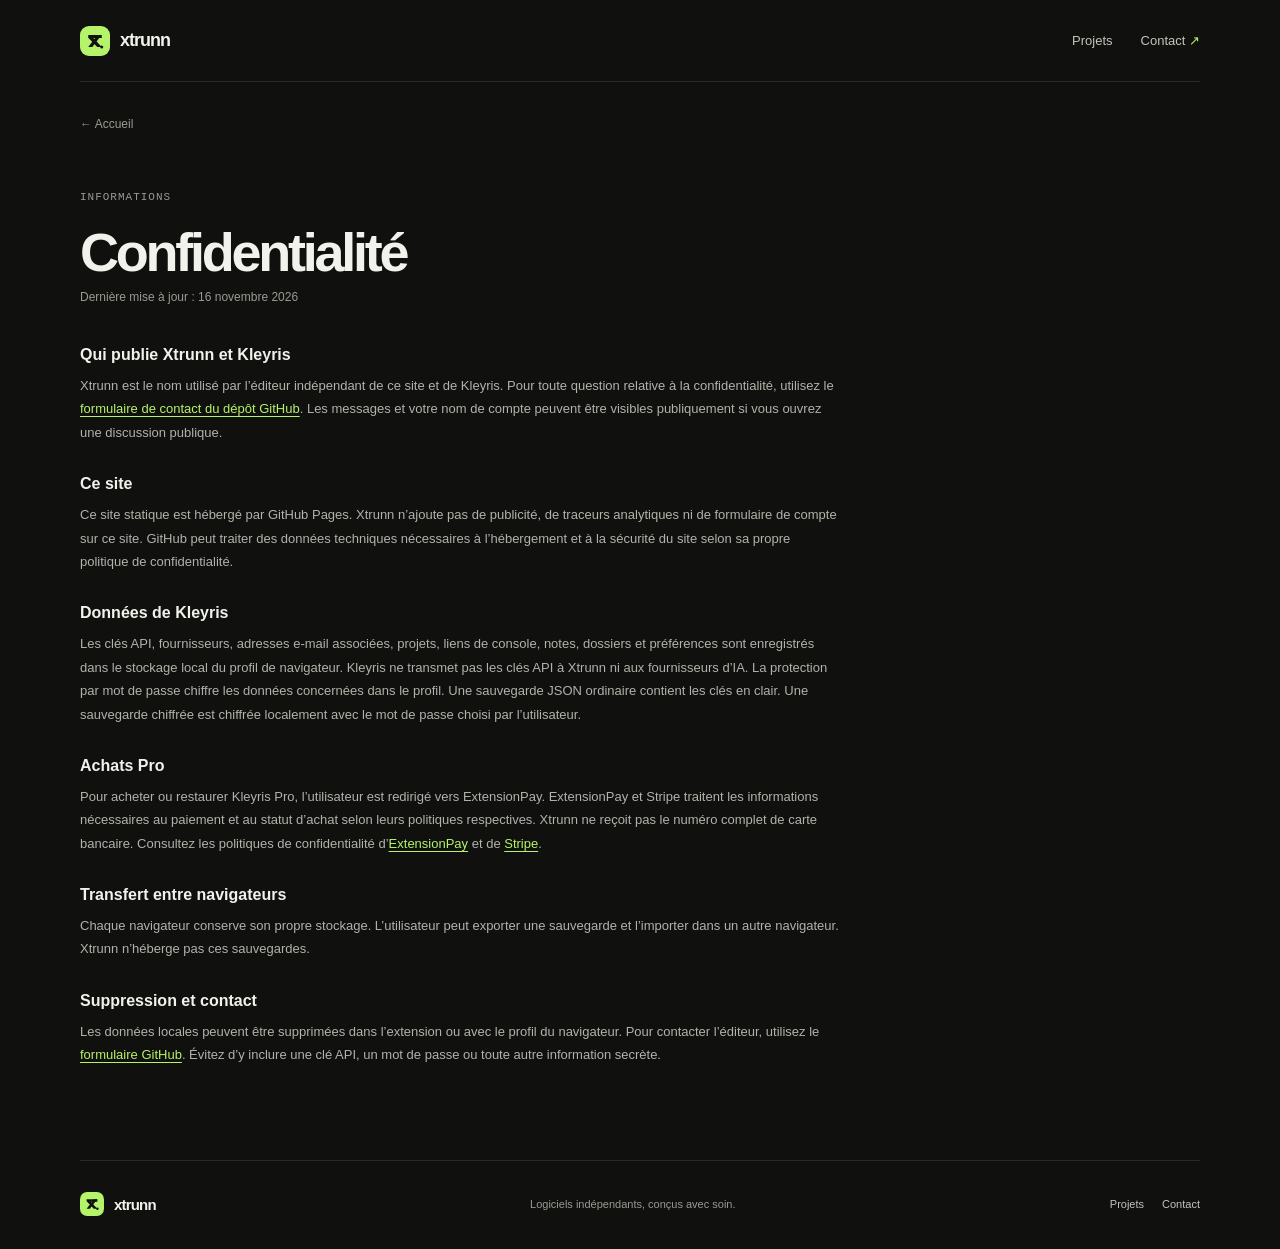
==== privacy.html @ ac37fcc6 "Ajouter le site Xtrunn" ====
<!doctype html>
<html lang="fr">
<head>
  <meta charset="utf-8">
  <meta name="viewport" content="width=device-width, initial-scale=1">
  <meta name="theme-color" content="#10110f">
  <meta name="description" content="Politique de confidentialité du site Xtrunn et de l’extension Kleyris.">
  <title>Confidentialité — Xtrunn</title>
  <link rel="icon" href="assets/mark.svg" type="image/svg+xml">
  <link rel="stylesheet" href="assets/site.css">
</head>
<body>
  <header class="topbar wrap">
    <a class="wordmark" href="./" aria-label="Xtrunn, accueil"><img src="assets/mark.svg" alt="" width="30" height="30"><span>xtrunn</span></a>
    <nav aria-label="Navigation principale"><a href="index.html#projets">Projets</a><a class="nav-contact" href="https://github.com/Xtrunn/xtrunn-site/issues">Contact <span aria-hidden="true">↗</span></a></nav>
  </header>
  <main class="policy wrap">
    <a class="back-link" href="./">← Accueil</a>
    <p class="eyebrow">Informations</p>
    <h1>Confidentialité</h1>
    <p class="policy-date">Dernière mise à jour : 16 novembre 2026</p>
    <div class="policy-copy">
      <h2>Qui publie Xtrunn et Kleyris</h2>
      <p>Xtrunn est le nom utilisé par l’éditeur indépendant de ce site et de Kleyris. Pour toute question relative à la confidentialité, utilisez le <a href="https://github.com/Xtrunn/xtrunn-site/issues">formulaire de contact du dépôt GitHub</a>. Les messages et votre nom de compte peuvent être visibles publiquement si vous ouvrez une discussion publique.</p>
      <h2>Ce site</h2>
      <p>Ce site statique est hébergé par GitHub Pages. Xtrunn n’ajoute pas de publicité, de traceurs analytiques ni de formulaire de compte sur ce site. GitHub peut traiter des données techniques nécessaires à l’hébergement et à la sécurité du site selon sa propre politique de confidentialité.</p>
      <h2>Données de Kleyris</h2>
      <p>Les clés API, fournisseurs, adresses e-mail associées, projets, liens de console, notes, dossiers et préférences sont enregistrés dans le stockage local du profil de navigateur. Kleyris ne transmet pas les clés API à Xtrunn ni aux fournisseurs d’IA. La protection par mot de passe chiffre les données concernées dans le profil. Une sauvegarde JSON ordinaire contient les clés en clair. Une sauvegarde chiffrée est chiffrée localement avec le mot de passe choisi par l’utilisateur.</p>
      <h2>Achats Pro</h2>
      <p>Pour acheter ou restaurer Kleyris Pro, l’utilisateur est redirigé vers ExtensionPay. ExtensionPay et Stripe traitent les informations nécessaires au paiement et au statut d’achat selon leurs politiques respectives. Xtrunn ne reçoit pas le numéro complet de carte bancaire. Consultez les politiques de confidentialité d’<a href="https://extensionpay.com/">ExtensionPay</a> et de <a href="https://stripe.com/privacy">Stripe</a>.</p>
      <h2>Transfert entre navigateurs</h2>
      <p>Chaque navigateur conserve son propre stockage. L’utilisateur peut exporter une sauvegarde et l’importer dans un autre navigateur. Xtrunn n’héberge pas ces sauvegardes.</p>
      <h2>Suppression et contact</h2>
      <p>Les données locales peuvent être supprimées dans l’extension ou avec le profil du navigateur. Pour contacter l’éditeur, utilisez le <a href="https://github.com/Xtrunn/xtrunn-site/issues">formulaire GitHub</a>. Évitez d’y inclure une clé API, un mot de passe ou toute autre information secrète.</p>
    </div>
  </main>
  <footer class="footer wrap"><a class="wordmark footer-mark" href="./"><img src="assets/mark.svg" alt="" width="24" height="24"><span>xtrunn</span></a><span>Logiciels indépendants, conçus avec soin.</span><div><a href="index.html#projets">Projets</a><a href="https://github.com/Xtrunn/xtrunn-site/issues">Contact</a></div></footer>
</body>
</html>
---- assets/site.css ----
:root {
  color-scheme: dark;
  --ink: #f1f2ec;
  --muted: #989b91;
  --line: #292b25;
  --surface: #151713;
  --surface-hi: #1a1d17;
  --acid: #b5f36a;
  --bg: #10110f;
  font-family: "Segoe UI", Arial, sans-serif;
  font-synthesis: none;
  text-rendering: optimizeLegibility;
}
* { box-sizing: border-box; }
html { scroll-behavior: smooth; }
body { margin: 0; background: var(--bg); color: var(--ink); }
a { color: inherit; text-decoration: none; }
a:focus-visible { outline: 2px solid var(--acid); outline-offset: 4px; }
.wrap { width: min(1120px, calc(100% - 48px)); margin-inline: auto; }
.topbar { min-height: 82px; display: flex; align-items: center; justify-content: space-between; border-bottom: 1px solid var(--line); }
.wordmark { display: inline-flex; align-items: center; gap: 10px; font-size: 18px; font-weight: 700; letter-spacing: -.055em; }
.wordmark img { display: block; }
.topbar nav, .footer > div { display: flex; align-items: center; gap: 28px; color: #c2c4bb; font-size: 13px; }
.topbar nav a, .footer a { transition: color .18s ease; }
.topbar nav a:hover, .footer a:hover { color: var(--acid); }
.nav-contact span { color: var(--acid); }
.hero { min-height: 510px; display: grid; grid-template-columns: 1.1fr .9fr; align-items: center; gap: 42px; padding-block: 74px 86px; }
.eyebrow { display: flex; align-items: center; gap: 9px; margin: 0 0 18px; color: var(--muted); font: 11px ui-monospace, Consolas, monospace; letter-spacing: .09em; text-transform: uppercase; }
.status-dot { width: 7px; height: 7px; border-radius: 50%; background: var(--acid); box-shadow: 0 0 14px #b5f36980; }
h1, h2, h3, p { margin-top: 0; }
.hero h1, .product-hero h1 { margin-bottom: 22px; font-size: clamp(44px, 6.2vw, 76px); line-height: .99; letter-spacing: -.065em; font-weight: 600; }
h1 span { color: #85897e; }
.hero-description { max-width: 500px; color: #aeb1a6; font-size: 17px; line-height: 1.7; }
.text-link { display: inline-flex; align-items: center; gap: 12px; margin-top: 16px; color: var(--acid); font-size: 14px; font-weight: 600; }
.text-link span { font-size: 18px; }
.hero-art { position: relative; min-height: 350px; overflow: hidden; border: 1px solid #30342a; border-radius: 10px; background: radial-gradient(ellipse at 48% 49%, #293321 0, #191d16 36%, #131510 72%); }
.art-grid { position: absolute; inset: 0; opacity: .22; background-image: linear-gradient(#7c8c6c33 1px, transparent 1px), linear-gradient(90deg, #7c8c6c33 1px, transparent 1px); background-size: 30px 30px; mask-image: linear-gradient(135deg, transparent 12%, #000 100%); }
.orb { position: absolute; left: 50%; top: 50%; border: 1px solid #b5f36430; border-radius: 50%; transform: translate(-50%, -50%); }
.orb-one { width: 250px; height: 250px; }
.orb-two { width: 184px; height: 184px; border-color: #b5f36655; }
.orb-two::after { content: ""; position: absolute; inset: 34px; border: 1px solid #b5f36666; border-radius: 50%; }
.hero-art::after { content: "X"; position: absolute; inset: 0; display: grid; place-items: center; color: var(--acid); font: 700 86px ui-monospace, Consolas, monospace; text-shadow: 0 0 46px #b5f36954; }
.art-cross { position: absolute; z-index: 1; color: #d7f7b2; font: 17px ui-monospace, Consolas, monospace; }
.cross-one { left: 20%; top: 25%; }.cross-two { right: 19%; bottom: 23%; }
.art-label { position: absolute; bottom: 15px; right: 17px; z-index: 1; color: #8b9083; font: 10px ui-monospace, Consolas, monospace; }
.projects { padding-block: 15px 92px; }
.section-heading { display: flex; justify-content: space-between; align-items: end; margin-bottom: 22px; }
.section-heading .eyebrow { margin-bottom: 9px; }
.section-heading h2 { margin: 0; font-size: 29px; letter-spacing: -.04em; }
.section-count { padding-bottom: 5px; color: var(--muted); font: 11px ui-monospace, Consolas, monospace; }
.project-card { display: grid; grid-template-columns: 84px 1fr 42px; align-items: center; gap: 22px; padding: 25px 28px; border: 1px solid var(--line); border-radius: 9px; background: var(--surface); transition: border-color .2s ease, background .2s ease; }
.project-card:hover { border-color: #586245; background: var(--surface-hi); }
.project-mark { position: relative; display: grid; width: 72px; height: 72px; place-items: center; border: 1px solid #474a3d; border-radius: 16px; background: linear-gradient(140deg,#24271f,#151712); color: var(--acid); font: 600 38px "Segoe UI",Arial,sans-serif; letter-spacing: -.08em; }
.project-mark i { position: absolute; right: 13px; top: 13px; width: 7px; height: 7px; border-radius: 50%; background: var(--acid); box-shadow: 0 0 11px #b5f369aa; }
.project-meta { display: flex; align-items: center; gap: 11px; color: var(--muted); font-size: 11px; }
.pill { padding: 4px 8px; border: 1px solid #353e2b; border-radius: 99px; color: #c4e99b; font-size: 10px; }
.project-info h3 { margin: 10px 0 5px; font-size: 23px; letter-spacing: -.04em; }
.project-info p { max-width: 600px; margin: 0; color: #a4a79d; font-size: 13px; line-height: 1.6; }
.arrow-link { display: grid; width: 38px; height: 38px; place-items: center; border: 1px solid var(--line); border-radius: 50%; color: var(--acid); font-size: 17px; }
.future-note { margin: 18px 0 0; color: #777b71; font-size: 12px; }
.footer { display: flex; align-items: center; justify-content: space-between; min-height: 88px; border-top: 1px solid var(--line); color: var(--muted); font-size: 11px; }
.footer-mark { color: var(--ink); font-size: 15px; }
.footer > div { gap: 18px; font-size: 11px; }
.product-page { min-height: calc(100vh - 170px); }
.back-link { display: inline-block; margin: 35px 0 60px; color: var(--muted); font-size: 12px; }
.back-link:hover { color: var(--acid); }
.product-hero { max-width: 760px; padding-bottom: 70px; }
.product-logo { position: relative; display: grid; width: 64px; height: 64px; place-items: center; margin-bottom: 30px; border: 1px solid #454b39; border-radius: 15px; background: linear-gradient(145deg,#23271e,#141610); color: var(--acid); font-size: 34px; font-weight: 600; }
.product-logo span { position: absolute; top: 11px; right: 11px; width: 7px; height: 7px; border-radius: 50%; background: var(--acid); }
.product-hero h1 { font-size: clamp(48px, 7vw, 82px); }
.coming-soon { display: inline-flex; margin-top: 13px; padding: 9px 12px; border: 1px solid #38412d; border-radius: 5px; color: #c5e6a0; font: 10px ui-monospace, Consolas, monospace; text-transform: uppercase; letter-spacing: .06em; }
.feature-grid { display: grid; grid-template-columns: repeat(3,1fr); gap: 12px; padding-block: 10px 66px; }
.feature-grid article { min-height: 165px; padding: 19px; border: 1px solid var(--line); border-radius: 8px; background: var(--surface); }
.feature-index { color: var(--acid); font: 10px ui-monospace, Consolas, monospace; }
.feature-grid h2 { margin: 23px 0 7px; font-size: 16px; letter-spacing: -.03em; }
.feature-grid p { margin: 0; color: #a4a79d; font-size: 12px; line-height: 1.65; }
.product-details { display: grid; grid-template-columns: 1fr 1fr; gap: 40px; align-items: end; padding-block: 25px 86px; }
.product-details h2 { margin-bottom: 10px; font-size: 26px; letter-spacing: -.04em; }
.product-details p:not(.eyebrow) { max-width: 480px; margin-bottom: 0; color: #a4a79d; font-size: 13px; line-height: 1.7; }
.details-note { justify-self: end; padding: 14px 16px; border: 1px solid var(--line); border-radius: 7px; color: #a4a79d; font-size: 11px; }
.details-note .status-dot { display: inline-block; width: 6px; height: 6px; margin-right: 7px; }
.policy { min-height: calc(100vh - 170px); padding-bottom: 80px; }
.policy .back-link { margin-bottom: 60px; }
.policy h1 { margin-bottom: 7px; font-size: 54px; letter-spacing: -.06em; }
.policy-date { color: var(--muted); font-size: 12px; }
.policy-copy { max-width: 760px; margin-top: 42px; }
.policy-copy h2 { margin: 31px 0 10px; font-size: 16px; }
.policy-copy p { color: #b0b3a9; font-size: 13px; line-height: 1.8; }
.policy-copy a { color: var(--acid); text-decoration: underline; text-underline-offset: 3px; }
@media (max-width: 720px) {
  .wrap { width: min(100% - 36px, 560px); }
  .topbar { min-height: 70px; }
  .topbar nav { gap: 15px; font-size: 11px; }
  .hero { grid-template-columns: 1fr; gap: 34px; padding-block: 68px 66px; }
  .hero-art { min-height: 260px; }
  .projects { padding-bottom: 68px; }
  .project-card { grid-template-columns: 58px 1fr 32px; gap: 14px; padding: 17px 14px; }
  .project-mark { width: 54px; height: 54px; border-radius: 13px; font-size: 29px; }
  .project-mark i { top: 10px; right: 10px; width: 6px; height: 6px; }
  .project-meta { flex-wrap: wrap; gap: 7px; }
  .project-info h3 { margin-top: 8px; font-size: 20px; }
  .project-info p { font-size: 12px; }
  .arrow-link { width: 32px; height: 32px; }
  .footer { flex-wrap: wrap; gap: 11px 20px; padding-block: 18px; }
  .footer > span { order: 3; flex-basis: 100%; }
  .feature-grid { grid-template-columns: 1fr; }
  .feature-grid article { min-height: 130px; }
  .product-details { grid-template-columns: 1fr; gap: 24px; }
  .details-note { justify-self: start; }
  .back-link { margin: 28px 0 44px; }
}
@media (max-width: 390px) {
  .wrap { width: calc(100% - 28px); }
  .topbar nav { gap: 11px; font-size: 10px; }
  .wordmark { gap: 7px; font-size: 16px; }
  .project-card { grid-template-columns: 46px 1fr 28px; gap: 10px; padding-inline: 11px; }
  .project-mark { width: 44px; height: 44px; font-size: 24px; }
  .project-meta { font-size: 9px; }
}
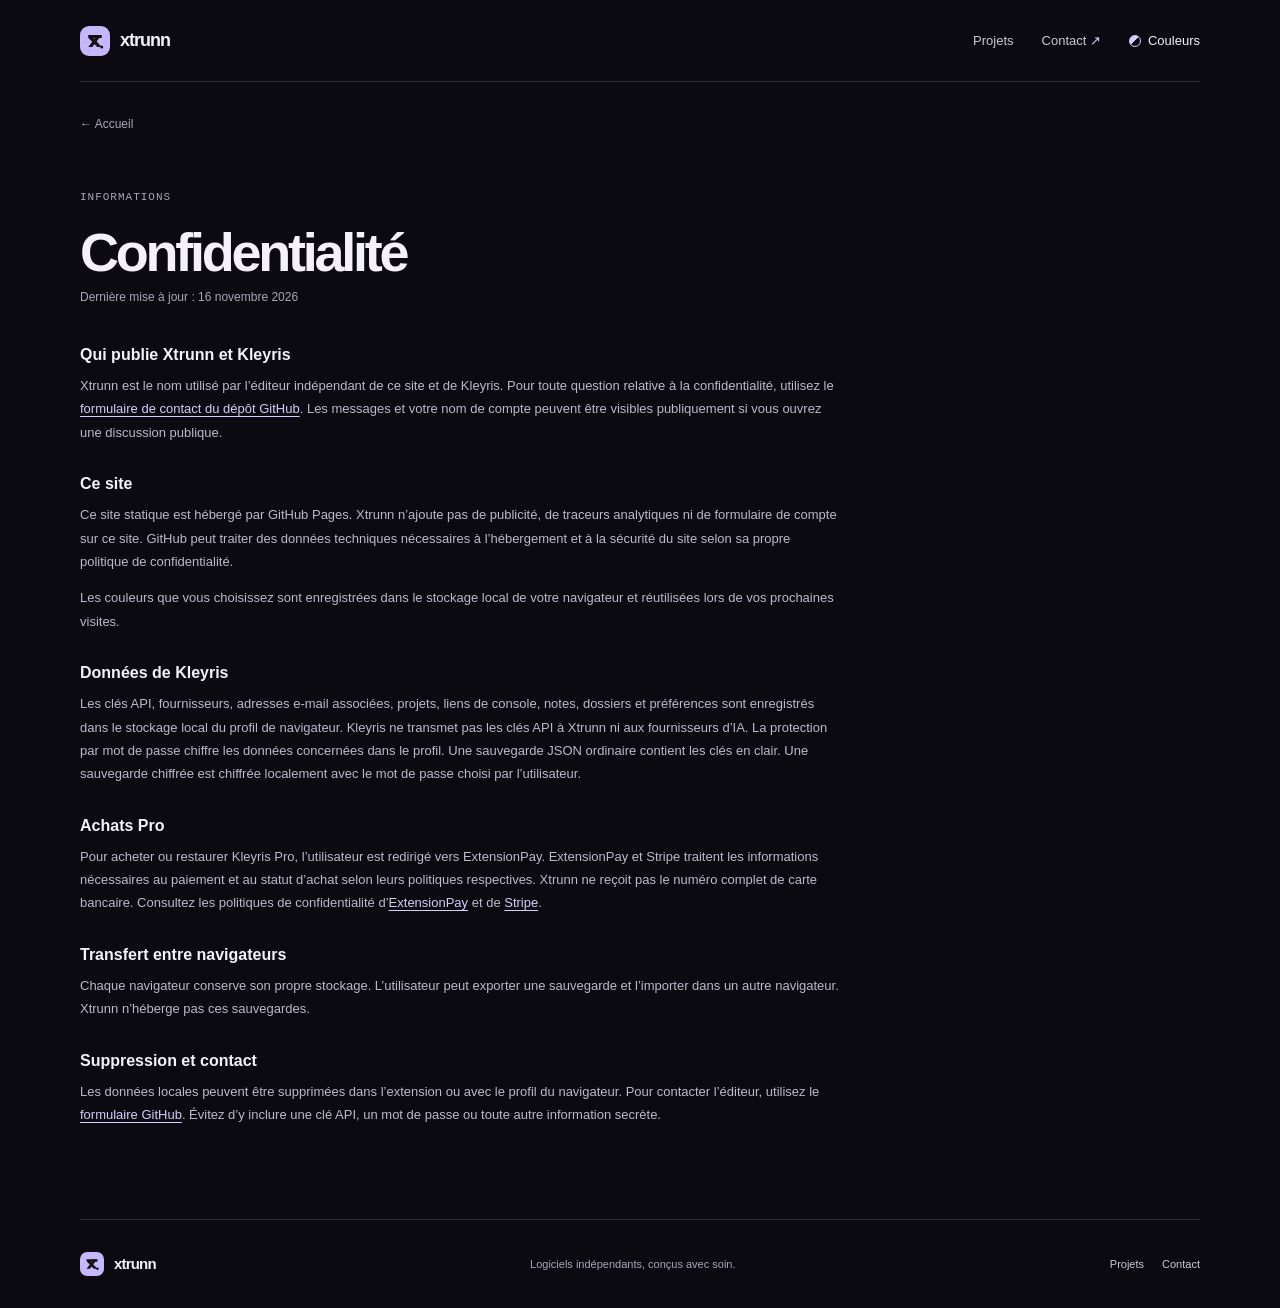
==== commit 9bc3cd7c: "Trou noir" ====
--- a/privacy.html
+++ b/privacy.html
@@ -8,6 +8,7 @@
   <title>Confidentialité — Xtrunn</title>
   <link rel="icon" href="assets/mark.svg" type="image/svg+xml">
   <link rel="stylesheet" href="assets/site.css">
+  <script src="assets/appearance.js" defer></script>
 </head>
 <body>
   <header class="topbar wrap">
@@ -24,6 +25,7 @@
       <p>Xtrunn est le nom utilisé par l’éditeur indépendant de ce site et de Kleyris. Pour toute question relative à la confidentialité, utilisez le <a href="https://github.com/Xtrunn/xtrunn-site/issues">formulaire de contact du dépôt GitHub</a>. Les messages et votre nom de compte peuvent être visibles publiquement si vous ouvrez une discussion publique.</p>
       <h2>Ce site</h2>
       <p>Ce site statique est hébergé par GitHub Pages. Xtrunn n’ajoute pas de publicité, de traceurs analytiques ni de formulaire de compte sur ce site. GitHub peut traiter des données techniques nécessaires à l’hébergement et à la sécurité du site selon sa propre politique de confidentialité.</p>
+      <p>Les couleurs que vous choisissez sont enregistrées dans le stockage local de votre navigateur et réutilisées lors de vos prochaines visites.</p>
       <h2>Données de Kleyris</h2>
       <p>Les clés API, fournisseurs, adresses e-mail associées, projets, liens de console, notes, dossiers et préférences sont enregistrés dans le stockage local du profil de navigateur. Kleyris ne transmet pas les clés API à Xtrunn ni aux fournisseurs d’IA. La protection par mot de passe chiffre les données concernées dans le profil. Une sauvegarde JSON ordinaire contient les clés en clair. Une sauvegarde chiffrée est chiffrée localement avec le mot de passe choisi par l’utilisateur.</p>
       <h2>Achats Pro</h2>
--- a/assets/site.css
+++ b/assets/site.css
@@ -1,12 +1,14 @@
 :root {
   color-scheme: dark;
-  --ink: #f1f2ec;
-  --muted: #989b91;
-  --line: #292b25;
-  --surface: #151713;
-  --surface-hi: #1a1d17;
-  --acid: #b5f36a;
-  --bg: #10110f;
+  --ink: #f4f1fb;
+  --muted: #aaa6b8;
+  --accent-color: #c5b7fb;
+  --hole-color: #a88afe;
+  --acid: color-mix(in srgb, var(--accent-color) 70%, #fff);
+  --bg: #0b0a10;
+  --line: color-mix(in srgb, var(--acid) 17%, var(--bg));
+  --surface: #15131d;
+  --surface-hi: color-mix(in srgb, var(--acid) 8%, var(--surface));
   font-family: "Segoe UI", Arial, sans-serif;
   font-synthesis: none;
   text-rendering: optimizeLegibility;
@@ -20,44 +22,131 @@
 .topbar { min-height: 82px; display: flex; align-items: center; justify-content: space-between; border-bottom: 1px solid var(--line); }
 .wordmark { display: inline-flex; align-items: center; gap: 10px; font-size: 18px; font-weight: 700; letter-spacing: -.055em; }
 .wordmark img { display: block; }
-.topbar nav, .footer > div { display: flex; align-items: center; gap: 28px; color: #c2c4bb; font-size: 13px; }
+.topbar nav, .footer > div { display: flex; align-items: center; gap: 28px; color: #cbc7d6; font-size: 13px; }
 .topbar nav a, .footer a { transition: color .18s ease; }
 .topbar nav a:hover, .footer a:hover { color: var(--acid); }
 .nav-contact span { color: var(--acid); }
 .hero { min-height: 510px; display: grid; grid-template-columns: 1.1fr .9fr; align-items: center; gap: 42px; padding-block: 74px 86px; }
 .eyebrow { display: flex; align-items: center; gap: 9px; margin: 0 0 18px; color: var(--muted); font: 11px ui-monospace, Consolas, monospace; letter-spacing: .09em; text-transform: uppercase; }
-.status-dot { width: 7px; height: 7px; border-radius: 50%; background: var(--acid); box-shadow: 0 0 14px #b5f36980; }
+.status-dot { width: 7px; height: 7px; border-radius: 50%; background: var(--acid); box-shadow: 0 0 14px color-mix(in srgb, var(--acid) 50%, transparent); }
 h1, h2, h3, p { margin-top: 0; }
 .hero h1, .product-hero h1 { margin-bottom: 22px; font-size: clamp(44px, 6.2vw, 76px); line-height: .99; letter-spacing: -.065em; font-weight: 600; }
-h1 span { color: #85897e; }
-.hero-description { max-width: 500px; color: #aeb1a6; font-size: 17px; line-height: 1.7; }
+h1 span { color: var(--acid); }
+.hero-description { max-width: 500px; color: #bdb9cb; font-size: 17px; line-height: 1.7; }
 .text-link { display: inline-flex; align-items: center; gap: 12px; margin-top: 16px; color: var(--acid); font-size: 14px; font-weight: 600; }
 .text-link span { font-size: 18px; }
-.hero-art { position: relative; min-height: 350px; overflow: hidden; border: 1px solid #30342a; border-radius: 10px; background: radial-gradient(ellipse at 48% 49%, #293321 0, #191d16 36%, #131510 72%); }
-.art-grid { position: absolute; inset: 0; opacity: .22; background-image: linear-gradient(#7c8c6c33 1px, transparent 1px), linear-gradient(90deg, #7c8c6c33 1px, transparent 1px); background-size: 30px 30px; mask-image: linear-gradient(135deg, transparent 12%, #000 100%); }
-.orb { position: absolute; left: 50%; top: 50%; border: 1px solid #b5f36430; border-radius: 50%; transform: translate(-50%, -50%); }
-.orb-one { width: 250px; height: 250px; }
-.orb-two { width: 184px; height: 184px; border-color: #b5f36655; }
-.orb-two::after { content: ""; position: absolute; inset: 34px; border: 1px solid #b5f36666; border-radius: 50%; }
-.hero-art::after { content: "X"; position: absolute; inset: 0; display: grid; place-items: center; color: var(--acid); font: 700 86px ui-monospace, Consolas, monospace; text-shadow: 0 0 46px #b5f36954; }
-.art-cross { position: absolute; z-index: 1; color: #d7f7b2; font: 17px ui-monospace, Consolas, monospace; }
-.cross-one { left: 20%; top: 25%; }.cross-two { right: 19%; bottom: 23%; }
-.art-label { position: absolute; bottom: 15px; right: 17px; z-index: 1; color: #8b9083; font: 10px ui-monospace, Consolas, monospace; }
+.space-background {
+  position: fixed;
+  inset: 0;
+  overflow: hidden;
+  z-index: -1;
+  pointer-events: none;
+}
+body { isolation: isolate; }
+.space-background::before {
+  content: "";
+  position: absolute;
+  inset: -12%;
+  background:
+    radial-gradient(ellipse at 76% 34%, color-mix(in srgb, var(--hole-color) 14%, transparent), transparent 45%),
+    radial-gradient(ellipse at 10% 76%, color-mix(in srgb, var(--hole-color) 8%, transparent), transparent 40%);
+  animation: nebula-drift 90s ease-in-out infinite alternate;
+}
+.space-background canvas { position: relative; display: block; width: 100%; height: 100%; }
+@keyframes nebula-drift { to { transform: rotate(5deg) scale(1.08); } }
+.hero { min-height: clamp(530px, 74svh, 760px); gap: 26px; }
+.hero-copy { position: relative; z-index: 1; }
+.hero h1 span { color: var(--acid); }
+.hero-space { display: grid; place-items: center; min-width: 0; pointer-events: none; }
+.black-hole {
+  position: relative;
+  width: min(114%, 505px);
+  aspect-ratio: 1;
+  opacity: .92;
+  --halo: color-mix(in srgb, var(--hole-color) 78%, #fff);
+}
+.bh-disk, .bh-void, .bh-ring { position: absolute; border-radius: 50%; }
+.bh-disk {
+  inset: 0;
+  background: conic-gradient(
+    transparent 0deg, color-mix(in srgb, var(--halo) 78%, transparent) 35deg,
+    transparent 80deg, var(--halo) 130deg, transparent 190deg,
+    color-mix(in srgb, var(--halo) 70%, transparent) 250deg, transparent 310deg
+  );
+  mask-image: radial-gradient(circle closest-side, transparent 58%, #000 70%, transparent 100%);
+  animation: disk-spin 14s linear infinite;
+}
+.bh-void { inset: 17%; background: #08070b; box-shadow: 0 0 14px 5px #08070b; }
+.bh-ring {
+  inset: 16%;
+  border: 1px solid var(--halo);
+  box-shadow: 0 0 15px color-mix(in srgb, var(--halo) 60%, transparent);
+}
+@keyframes disk-spin { to { transform: rotate(360deg); } }
+.text-link { padding: 12px 17px; border: 1px solid var(--line); border-radius: 8px; background: var(--surface); }
+.text-link:hover { border-color: var(--acid); }
+.appearance { position: relative; z-index: 2; }
+.appearance summary {
+  display: flex;
+  align-items: center;
+  gap: 7px;
+  min-height: 32px;
+  cursor: pointer;
+  list-style: none;
+  color: var(--ink);
+}
+.appearance summary::-webkit-details-marker { display: none; }
+.appearance-icon {
+  display: inline-block;
+  flex: 0 0 12px;
+  width: 12px;
+  height: 12px;
+  border-radius: 50%;
+  border: 1px solid var(--acid);
+  background: linear-gradient(135deg, var(--acid) 50%, transparent 50%);
+}
+.appearance-panel {
+  position: absolute;
+  top: calc(100% + 9px);
+  right: 0;
+  width: 254px;
+  max-width: calc(100vw - 28px);
+  padding: 15px;
+  border: 1px solid var(--line);
+  border-radius: 12px;
+  box-shadow: 0 14px 36px #0009;
+  background: var(--surface);
+}
+.appearance-panel fieldset { min-width: 0; margin: 0; padding: 0; border: 0; }
+.appearance-panel fieldset + fieldset { margin-top: 16px; }
+.appearance-panel legend { padding: 0; color: var(--ink); font-size: 12px; }
+.swatches { display: flex; flex-wrap: wrap; gap: 6px; margin: 8px 0; }
+.swatches button {
+  width: 19px;
+  height: 22px;
+  padding: 0;
+  border: 1px solid var(--line);
+  border-radius: 6px;
+  background: var(--swatch);
+  cursor: pointer;
+}
+.swatches button[aria-pressed="true"] { outline: 1px solid var(--ink); outline-offset: 1px; }
+.appearance :focus-visible { outline: 2px solid var(--acid); outline-offset: 3px; }
+.custom-color { display: flex; align-items: center; justify-content: space-between; font-size: 12px; }
+.custom-color input { width: 34px; height: 25px; padding: 1px; border: 1px solid var(--line); background: var(--bg); cursor: pointer; }
 .projects { padding-block: 15px 92px; }
 .section-heading { display: flex; justify-content: space-between; align-items: end; margin-bottom: 22px; }
-.section-heading .eyebrow { margin-bottom: 9px; }
 .section-heading h2 { margin: 0; font-size: 29px; letter-spacing: -.04em; }
-.section-count { padding-bottom: 5px; color: var(--muted); font: 11px ui-monospace, Consolas, monospace; }
 .project-card { display: grid; grid-template-columns: 84px 1fr 42px; align-items: center; gap: 22px; padding: 25px 28px; border: 1px solid var(--line); border-radius: 9px; background: var(--surface); transition: border-color .2s ease, background .2s ease; }
-.project-card:hover { border-color: #586245; background: var(--surface-hi); }
-.project-mark { position: relative; display: grid; width: 72px; height: 72px; place-items: center; border: 1px solid #474a3d; border-radius: 16px; background: linear-gradient(140deg,#24271f,#151712); color: var(--acid); font: 600 38px "Segoe UI",Arial,sans-serif; letter-spacing: -.08em; }
-.project-mark i { position: absolute; right: 13px; top: 13px; width: 7px; height: 7px; border-radius: 50%; background: var(--acid); box-shadow: 0 0 11px #b5f369aa; }
+.project-card:hover { border-color: var(--acid); background: var(--surface-hi); }
+.project-mark { position: relative; display: grid; width: 72px; height: 72px; place-items: center; border: 1px solid var(--line); border-radius: 16px; background: linear-gradient(140deg, var(--surface-hi), var(--surface)); color: var(--acid); font: 600 38px "Segoe UI",Arial,sans-serif; letter-spacing: -.08em; }
+.project-mark i { position: absolute; right: 13px; top: 13px; width: 7px; height: 7px; border-radius: 50%; background: var(--acid); box-shadow: 0 0 11px color-mix(in srgb, var(--acid) 67%, transparent); }
 .project-meta { display: flex; align-items: center; gap: 11px; color: var(--muted); font-size: 11px; }
-.pill { padding: 4px 8px; border: 1px solid #353e2b; border-radius: 99px; color: #c4e99b; font-size: 10px; }
+.pill { padding: 4px 8px; border: 1px solid var(--line); border-radius: 99px; color: var(--acid); font-size: 10px; }
 .project-info h3 { margin: 10px 0 5px; font-size: 23px; letter-spacing: -.04em; }
-.project-info p { max-width: 600px; margin: 0; color: #a4a79d; font-size: 13px; line-height: 1.6; }
+.project-info p { max-width: 600px; margin: 0; color: #b3aec3; font-size: 13px; line-height: 1.6; }
 .arrow-link { display: grid; width: 38px; height: 38px; place-items: center; border: 1px solid var(--line); border-radius: 50%; color: var(--acid); font-size: 17px; }
-.future-note { margin: 18px 0 0; color: #777b71; font-size: 12px; }
+.future-note { margin: 18px 0 0; color: var(--muted); font-size: 12px; }
 .footer { display: flex; align-items: center; justify-content: space-between; min-height: 88px; border-top: 1px solid var(--line); color: var(--muted); font-size: 11px; }
 .footer-mark { color: var(--ink); font-size: 15px; }
 .footer > div { gap: 18px; font-size: 11px; }
@@ -65,19 +154,19 @@
 .back-link { display: inline-block; margin: 35px 0 60px; color: var(--muted); font-size: 12px; }
 .back-link:hover { color: var(--acid); }
 .product-hero { max-width: 760px; padding-bottom: 70px; }
-.product-logo { position: relative; display: grid; width: 64px; height: 64px; place-items: center; margin-bottom: 30px; border: 1px solid #454b39; border-radius: 15px; background: linear-gradient(145deg,#23271e,#141610); color: var(--acid); font-size: 34px; font-weight: 600; }
+.product-logo { position: relative; display: grid; width: 64px; height: 64px; place-items: center; margin-bottom: 30px; border: 1px solid var(--line); border-radius: 15px; background: linear-gradient(145deg, var(--surface-hi), var(--surface)); color: var(--acid); font-size: 34px; font-weight: 600; }
 .product-logo span { position: absolute; top: 11px; right: 11px; width: 7px; height: 7px; border-radius: 50%; background: var(--acid); }
 .product-hero h1 { font-size: clamp(48px, 7vw, 82px); }
-.coming-soon { display: inline-flex; margin-top: 13px; padding: 9px 12px; border: 1px solid #38412d; border-radius: 5px; color: #c5e6a0; font: 10px ui-monospace, Consolas, monospace; text-transform: uppercase; letter-spacing: .06em; }
+.coming-soon { display: inline-flex; margin-top: 13px; padding: 9px 12px; border: 1px solid var(--line); border-radius: 5px; color: var(--acid); font: 10px ui-monospace, Consolas, monospace; text-transform: uppercase; letter-spacing: .06em; }
 .feature-grid { display: grid; grid-template-columns: repeat(3,1fr); gap: 12px; padding-block: 10px 66px; }
 .feature-grid article { min-height: 165px; padding: 19px; border: 1px solid var(--line); border-radius: 8px; background: var(--surface); }
 .feature-index { color: var(--acid); font: 10px ui-monospace, Consolas, monospace; }
 .feature-grid h2 { margin: 23px 0 7px; font-size: 16px; letter-spacing: -.03em; }
-.feature-grid p { margin: 0; color: #a4a79d; font-size: 12px; line-height: 1.65; }
+.feature-grid p { margin: 0; color: #b3aec3; font-size: 12px; line-height: 1.65; }
 .product-details { display: grid; grid-template-columns: 1fr 1fr; gap: 40px; align-items: end; padding-block: 25px 86px; }
 .product-details h2 { margin-bottom: 10px; font-size: 26px; letter-spacing: -.04em; }
-.product-details p:not(.eyebrow) { max-width: 480px; margin-bottom: 0; color: #a4a79d; font-size: 13px; line-height: 1.7; }
-.details-note { justify-self: end; padding: 14px 16px; border: 1px solid var(--line); border-radius: 7px; color: #a4a79d; font-size: 11px; }
+.product-details p:not(.eyebrow) { max-width: 480px; margin-bottom: 0; color: #b3aec3; font-size: 13px; line-height: 1.7; }
+.details-note { justify-self: end; padding: 14px 16px; border: 1px solid var(--line); border-radius: 7px; color: #b3aec3; font-size: 11px; }
 .details-note .status-dot { display: inline-block; width: 6px; height: 6px; margin-right: 7px; }
 .policy { min-height: calc(100vh - 170px); padding-bottom: 80px; }
 .policy .back-link { margin-bottom: 60px; }
@@ -85,14 +174,16 @@
 .policy-date { color: var(--muted); font-size: 12px; }
 .policy-copy { max-width: 760px; margin-top: 42px; }
 .policy-copy h2 { margin: 31px 0 10px; font-size: 16px; }
-.policy-copy p { color: #b0b3a9; font-size: 13px; line-height: 1.8; }
+.policy-copy p { color: #bdb9cb; font-size: 13px; line-height: 1.8; }
 .policy-copy a { color: var(--acid); text-decoration: underline; text-underline-offset: 3px; }
 @media (max-width: 720px) {
   .wrap { width: min(100% - 36px, 560px); }
   .topbar { min-height: 70px; }
   .topbar nav { gap: 15px; font-size: 11px; }
   .hero { grid-template-columns: 1fr; gap: 34px; padding-block: 68px 66px; }
-  .hero-art { min-height: 260px; }
+  .hero { min-height: auto; }
+  .hero-space { width: min(100%, 360px); margin-inline: auto; }
+  .black-hole { width: 100%; }
   .projects { padding-bottom: 68px; }
   .project-card { grid-template-columns: 58px 1fr 32px; gap: 14px; padding: 17px 14px; }
   .project-mark { width: 54px; height: 54px; border-radius: 13px; font-size: 29px; }
@@ -117,3 +208,12 @@
   .project-mark { width: 44px; height: 44px; font-size: 24px; }
   .project-meta { font-size: 9px; }
 }
+
+@media (max-width: 420px) {
+  .appearance summary span:last-child { position: absolute; width: 1px; height: 1px; overflow: hidden; clip-path: inset(50%); }
+  .appearance summary { padding-inline: 6px; }
+}
+@media (prefers-reduced-motion: reduce) {
+  html { scroll-behavior: auto; }
+  .space-background::before, .bh-disk { animation: none; }
+}
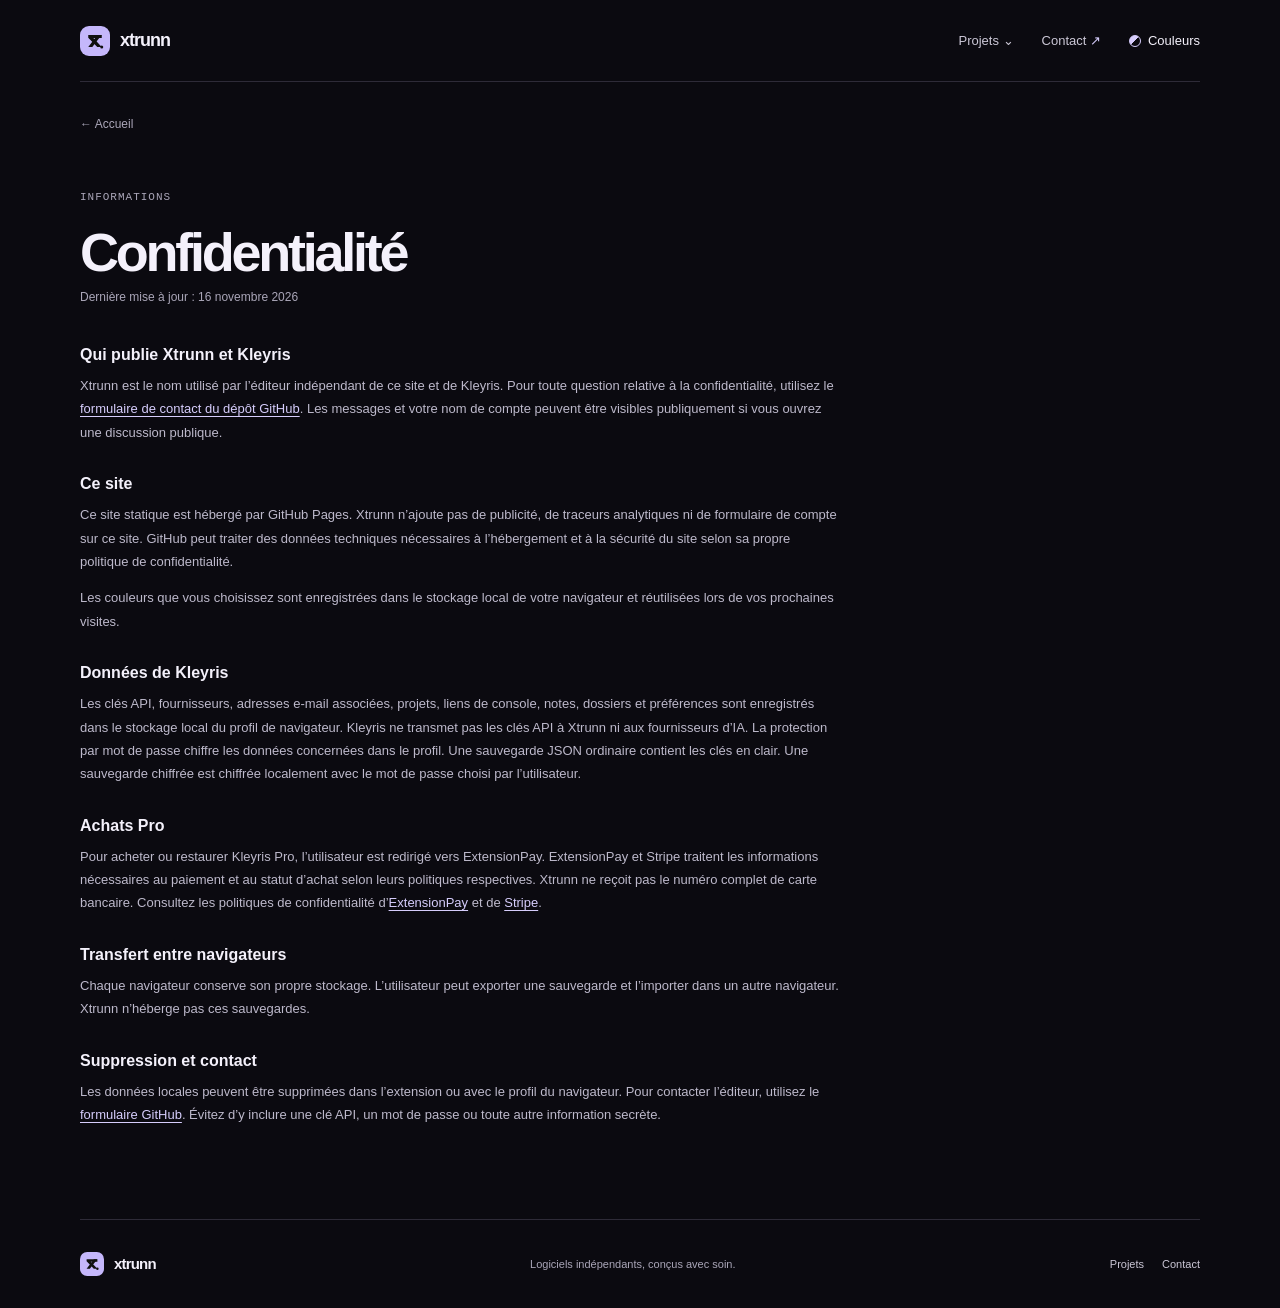
==== commit 66b8b3ed: "Mise à jour" ====
--- a/privacy.html
+++ b/privacy.html
@@ -9,11 +9,18 @@
   <link rel="icon" href="assets/mark.svg" type="image/svg+xml">
   <link rel="stylesheet" href="assets/site.css">
   <script src="assets/appearance.js" defer></script>
+  <script src="assets/portal.js" defer></script>
 </head>
 <body>
   <header class="topbar wrap">
     <a class="wordmark" href="./" aria-label="Xtrunn, accueil"><img src="assets/mark.svg" alt="" width="30" height="30"><span>xtrunn</span></a>
-    <nav aria-label="Navigation principale"><a href="index.html#projets">Projets</a><a class="nav-contact" href="https://github.com/Xtrunn/xtrunn-site/issues">Contact <span aria-hidden="true">↗</span></a></nav>
+    <nav aria-label="Navigation principale"><details class="nav-projects">
+        <summary>Projets <span aria-hidden="true">⌄</span></summary>
+        <div class="nav-projects-panel">
+          <a href="index.html#projets">Voir les projets</a>
+          <a href="proposer.html">Proposer un projet</a>
+        </div>
+      </details><a class="nav-contact" href="https://github.com/Xtrunn/xtrunn-site/issues">Contact <span aria-hidden="true">↗</span></a></nav>
   </header>
   <main class="policy wrap">
     <a class="back-link" href="./">← Accueil</a>
--- a/assets/site.css
+++ b/assets/site.css
@@ -26,15 +26,12 @@
 .topbar nav a, .footer a { transition: color .18s ease; }
 .topbar nav a:hover, .footer a:hover { color: var(--acid); }
 .nav-contact span { color: var(--acid); }
-.hero { min-height: 510px; display: grid; grid-template-columns: 1.1fr .9fr; align-items: center; gap: 42px; padding-block: 74px 86px; }
 .eyebrow { display: flex; align-items: center; gap: 9px; margin: 0 0 18px; color: var(--muted); font: 11px ui-monospace, Consolas, monospace; letter-spacing: .09em; text-transform: uppercase; }
 .status-dot { width: 7px; height: 7px; border-radius: 50%; background: var(--acid); box-shadow: 0 0 14px color-mix(in srgb, var(--acid) 50%, transparent); }
 h1, h2, h3, p { margin-top: 0; }
-.hero h1, .product-hero h1 { margin-bottom: 22px; font-size: clamp(44px, 6.2vw, 76px); line-height: .99; letter-spacing: -.065em; font-weight: 600; }
+.product-hero h1 { margin-bottom: 22px; font-size: clamp(44px, 6.2vw, 76px); line-height: .99; letter-spacing: -.065em; font-weight: 600; }
 h1 span { color: var(--acid); }
 .hero-description { max-width: 500px; color: #bdb9cb; font-size: 17px; line-height: 1.7; }
-.text-link { display: inline-flex; align-items: center; gap: 12px; margin-top: 16px; color: var(--acid); font-size: 14px; font-weight: 600; }
-.text-link span { font-size: 18px; }
 .space-background {
   position: fixed;
   inset: 0;
@@ -54,9 +51,6 @@
 }
 .space-background canvas { position: relative; display: block; width: 100%; height: 100%; }
 @keyframes nebula-drift { to { transform: rotate(5deg) scale(1.08); } }
-.hero { min-height: clamp(530px, 74svh, 760px); gap: 26px; }
-.hero-copy { position: relative; z-index: 1; }
-.hero h1 span { color: var(--acid); }
 .hero-space { display: grid; place-items: center; min-width: 0; pointer-events: none; }
 .black-hole {
   position: relative;
@@ -83,8 +77,6 @@
   box-shadow: 0 0 15px color-mix(in srgb, var(--halo) 60%, transparent);
 }
 @keyframes disk-spin { to { transform: rotate(360deg); } }
-.text-link { padding: 12px 17px; border: 1px solid var(--line); border-radius: 8px; background: var(--surface); }
-.text-link:hover { border-color: var(--acid); }
 .appearance { position: relative; z-index: 2; }
 .appearance summary {
   display: flex;
@@ -134,19 +126,6 @@
 .appearance :focus-visible { outline: 2px solid var(--acid); outline-offset: 3px; }
 .custom-color { display: flex; align-items: center; justify-content: space-between; font-size: 12px; }
 .custom-color input { width: 34px; height: 25px; padding: 1px; border: 1px solid var(--line); background: var(--bg); cursor: pointer; }
-.projects { padding-block: 15px 92px; }
-.section-heading { display: flex; justify-content: space-between; align-items: end; margin-bottom: 22px; }
-.section-heading h2 { margin: 0; font-size: 29px; letter-spacing: -.04em; }
-.project-card { display: grid; grid-template-columns: 84px 1fr 42px; align-items: center; gap: 22px; padding: 25px 28px; border: 1px solid var(--line); border-radius: 9px; background: var(--surface); transition: border-color .2s ease, background .2s ease; }
-.project-card:hover { border-color: var(--acid); background: var(--surface-hi); }
-.project-mark { position: relative; display: grid; width: 72px; height: 72px; place-items: center; border: 1px solid var(--line); border-radius: 16px; background: linear-gradient(140deg, var(--surface-hi), var(--surface)); color: var(--acid); font: 600 38px "Segoe UI",Arial,sans-serif; letter-spacing: -.08em; }
-.project-mark i { position: absolute; right: 13px; top: 13px; width: 7px; height: 7px; border-radius: 50%; background: var(--acid); box-shadow: 0 0 11px color-mix(in srgb, var(--acid) 67%, transparent); }
-.project-meta { display: flex; align-items: center; gap: 11px; color: var(--muted); font-size: 11px; }
-.pill { padding: 4px 8px; border: 1px solid var(--line); border-radius: 99px; color: var(--acid); font-size: 10px; }
-.project-info h3 { margin: 10px 0 5px; font-size: 23px; letter-spacing: -.04em; }
-.project-info p { max-width: 600px; margin: 0; color: #b3aec3; font-size: 13px; line-height: 1.6; }
-.arrow-link { display: grid; width: 38px; height: 38px; place-items: center; border: 1px solid var(--line); border-radius: 50%; color: var(--acid); font-size: 17px; }
-.future-note { margin: 18px 0 0; color: var(--muted); font-size: 12px; }
 .footer { display: flex; align-items: center; justify-content: space-between; min-height: 88px; border-top: 1px solid var(--line); color: var(--muted); font-size: 11px; }
 .footer-mark { color: var(--ink); font-size: 15px; }
 .footer > div { gap: 18px; font-size: 11px; }
@@ -154,20 +133,15 @@
 .back-link { display: inline-block; margin: 35px 0 60px; color: var(--muted); font-size: 12px; }
 .back-link:hover { color: var(--acid); }
 .product-hero { max-width: 760px; padding-bottom: 70px; }
-.product-logo { position: relative; display: grid; width: 64px; height: 64px; place-items: center; margin-bottom: 30px; border: 1px solid var(--line); border-radius: 15px; background: linear-gradient(145deg, var(--surface-hi), var(--surface)); color: var(--acid); font-size: 34px; font-weight: 600; }
-.product-logo span { position: absolute; top: 11px; right: 11px; width: 7px; height: 7px; border-radius: 50%; background: var(--acid); }
 .product-hero h1 { font-size: clamp(48px, 7vw, 82px); }
 .coming-soon { display: inline-flex; margin-top: 13px; padding: 9px 12px; border: 1px solid var(--line); border-radius: 5px; color: var(--acid); font: 10px ui-monospace, Consolas, monospace; text-transform: uppercase; letter-spacing: .06em; }
 .feature-grid { display: grid; grid-template-columns: repeat(3,1fr); gap: 12px; padding-block: 10px 66px; }
 .feature-grid article { min-height: 165px; padding: 19px; border: 1px solid var(--line); border-radius: 8px; background: var(--surface); }
-.feature-index { color: var(--acid); font: 10px ui-monospace, Consolas, monospace; }
 .feature-grid h2 { margin: 23px 0 7px; font-size: 16px; letter-spacing: -.03em; }
 .feature-grid p { margin: 0; color: #b3aec3; font-size: 12px; line-height: 1.65; }
-.product-details { display: grid; grid-template-columns: 1fr 1fr; gap: 40px; align-items: end; padding-block: 25px 86px; }
+.product-details { display: grid; grid-template-columns: 1fr; padding-block: 25px 86px; }
 .product-details h2 { margin-bottom: 10px; font-size: 26px; letter-spacing: -.04em; }
 .product-details p:not(.eyebrow) { max-width: 480px; margin-bottom: 0; color: #b3aec3; font-size: 13px; line-height: 1.7; }
-.details-note { justify-self: end; padding: 14px 16px; border: 1px solid var(--line); border-radius: 7px; color: #b3aec3; font-size: 11px; }
-.details-note .status-dot { display: inline-block; width: 6px; height: 6px; margin-right: 7px; }
 .policy { min-height: calc(100vh - 170px); padding-bottom: 80px; }
 .policy .back-link { margin-bottom: 60px; }
 .policy h1 { margin-bottom: 7px; font-size: 54px; letter-spacing: -.06em; }
@@ -180,33 +154,19 @@
   .wrap { width: min(100% - 36px, 560px); }
   .topbar { min-height: 70px; }
   .topbar nav { gap: 15px; font-size: 11px; }
-  .hero { grid-template-columns: 1fr; gap: 34px; padding-block: 68px 66px; }
-  .hero { min-height: auto; }
   .hero-space { width: min(100%, 360px); margin-inline: auto; }
   .black-hole { width: 100%; }
-  .projects { padding-bottom: 68px; }
-  .project-card { grid-template-columns: 58px 1fr 32px; gap: 14px; padding: 17px 14px; }
-  .project-mark { width: 54px; height: 54px; border-radius: 13px; font-size: 29px; }
-  .project-mark i { top: 10px; right: 10px; width: 6px; height: 6px; }
-  .project-meta { flex-wrap: wrap; gap: 7px; }
-  .project-info h3 { margin-top: 8px; font-size: 20px; }
-  .project-info p { font-size: 12px; }
-  .arrow-link { width: 32px; height: 32px; }
   .footer { flex-wrap: wrap; gap: 11px 20px; padding-block: 18px; }
   .footer > span { order: 3; flex-basis: 100%; }
   .feature-grid { grid-template-columns: 1fr; }
   .feature-grid article { min-height: 130px; }
   .product-details { grid-template-columns: 1fr; gap: 24px; }
-  .details-note { justify-self: start; }
   .back-link { margin: 28px 0 44px; }
 }
 @media (max-width: 390px) {
   .wrap { width: calc(100% - 28px); }
   .topbar nav { gap: 11px; font-size: 10px; }
   .wordmark { gap: 7px; font-size: 16px; }
-  .project-card { grid-template-columns: 46px 1fr 28px; gap: 10px; padding-inline: 11px; }
-  .project-mark { width: 44px; height: 44px; font-size: 24px; }
-  .project-meta { font-size: 9px; }
 }
 
 @media (max-width: 420px) {
@@ -217,3 +177,139 @@
   html { scroll-behavior: auto; }
   .space-background::before, .bh-disk { animation: none; }
 }
+
+.catalog { min-height: calc(100svh - 170px); padding-block: clamp(42px, 8vw, 100px) 90px; }
+.catalog-heading { position: relative; z-index: 1; }
+.product-summary { line-height: 1.5; }
+.project-grid { display: grid; grid-template-columns: repeat(auto-fill, minmax(min(100%, 190px), 1fr)); gap: 16px; position: relative; z-index: 1; }
+.catalog-card {
+  display: block;
+  overflow: hidden;
+  border: 1px solid var(--line);
+  border-radius: 14px;
+  background: var(--surface);
+  transition: transform .2s ease, border-color .2s ease, background .2s ease;
+}
+.catalog-card:hover, .catalog-card:focus-visible { transform: translateY(-5px); border-color: var(--project-color); background: var(--surface-hi); }
+.card-art {
+  display: grid;
+  place-items: center;
+  height: clamp(128px, 18vw, 172px);
+  background:
+    radial-gradient(ellipse at 50% 48%, color-mix(in srgb, var(--project-color) 42%, transparent), transparent 72%),
+    linear-gradient(140deg, color-mix(in srgb, var(--project-color) 19%, var(--bg)), var(--bg));
+}
+.card-art img, .product-icon { display: block; object-fit: contain; filter: drop-shadow(0 12px 16px #0008); }
+.card-art img { width: clamp(65px, 11vw, 112px); height: auto; }
+.card-copy { padding: 15px 15px 17px; }
+.card-title { display: flex; align-items: baseline; justify-content: space-between; gap: 8px; }
+.card-title :is(h2, h4) { margin: 0; font-size: clamp(16px, 3vw, 22px); letter-spacing: -.025em; overflow-wrap: anywhere; }
+.card-title span { color: var(--accent-color); }
+.card-copy p { margin: 5px 0 14px; font-size: 12px; color: var(--muted); }
+.card-badge { display: inline-block; padding: 4px 7px; border: 1px solid var(--line); border-radius: 5px; font-size: 11px; color: var(--ink); }
+.product-icon { margin-bottom: 26px; max-width: 100%; }
+.product-summary { margin: -8px 0 16px; font-size: clamp(20px, 4vw, 28px); color: var(--ink); }
+.download-actions { display: flex; flex-wrap: wrap; gap: 10px; margin-top: 22px; }
+.download-button { padding: 12px 16px; border: 1px solid var(--acid); border-radius: 8px; color: var(--acid); font-weight: 600; font-size: 14px; }
+.download-button:hover { background: var(--surface-hi); }
+
+@media (max-width: 720px) {
+  .catalog { position: relative; padding-bottom: 65px; }
+  .project-grid { grid-template-columns: repeat(2, minmax(0, 1fr)); gap: 12px; }
+  .card-copy { padding: 12px; }
+}
+@media (prefers-reduced-motion: reduce) {
+  .catalog-card { transition: none; }
+  .catalog-card:hover, .catalog-card:focus-visible { transform: none; }
+}
+
+.approach-screen { position: relative; z-index: 1; }
+.portal-scene {
+  position: fixed;
+  inset: 0;
+  width: 100%;
+  margin: 0;
+  overflow: hidden;
+  pointer-events: none;
+}
+.portal-scene .black-hole { width: min(max(62vh, 62vw), 1100px); }
+.catalog-page .black-hole { --halo: color-mix(in srgb, var(--hole-color) 76%, #fff); }
+.catalog-page .bh-void { background: #08070b; }
+.home-intro { display: grid; justify-items: start; padding-block: clamp(40px, 6svh, 76px) clamp(35px, 7svh, 85px); }
+.home-intro h1 { margin: 0 0 22px; font-size: clamp(42px, 6.2vw, 76px); line-height: .99; letter-spacing: -.065em; font-weight: 600; }
+.home-intro .hero-description { margin-bottom: 18px; }
+.text-link { display: inline-flex; gap: 12px; align-items: center; padding: 12px 17px; border: 1px solid var(--line); border-radius: 8px; background: var(--surface); color: var(--acid); font-weight: 600; font-size: 14px; }
+.text-link:hover { border-color: var(--acid); }
+.catalog { min-height: 0; padding-block: 12px 90px; scroll-margin-top: 25px; }
+.catalog-heading h2 { margin: 0 0 16px; font-size: clamp(22px, 3vw, 28px); letter-spacing: -.035em; }
+.catalog-group h3 { margin: 0 0 12px; color: var(--muted); font-size: 14px; font-weight: 600; }
+.catalog-group + .catalog-group { margin-top: 30px; }
+.catalog-group[hidden] + .catalog-group { margin-top: 0; }
+.catalog-filters { display: flex; flex-wrap: wrap; gap: 8px; margin-bottom: 20px; }
+.catalog-filters[hidden] { display: none; }
+.catalog-filters button {
+  padding: 7px 12px;
+  border: 1px solid var(--line);
+  border-radius: 7px;
+  background: var(--surface);
+  color: var(--ink);
+  font: inherit;
+  font-size: 13px;
+  cursor: pointer;
+}
+.catalog-filters button:is(:hover, :focus-visible, [aria-pressed="true"]) { border-color: var(--acid); color: var(--acid); }
+.project-grid { grid-template-columns: repeat(auto-fill, minmax(min(100%, 180px), 220px)); }
+.project-page { background: #08070b; }
+.project-page .product-page { animation: emerge .65s cubic-bezier(.2,.8,.3,1) both; }
+@keyframes emerge { from { opacity: 0; transform: scale(.96); } to { opacity: 1; transform: scale(1); } }
+.nav-projects { position: relative; z-index: 3; }
+.nav-projects summary { cursor: pointer; list-style: none; white-space: nowrap; }
+.nav-projects summary::-webkit-details-marker { display: none; }
+.nav-projects summary:hover { color: var(--acid); }
+.nav-projects-panel { position: absolute; top: calc(100% + 12px); left: 0; display: grid; gap: 2px; min-width: 155px; padding: 5px; background: var(--surface); border: 1px solid var(--line); border-radius: 8px; box-shadow: 0 8px 24px #0008; }
+.nav-projects-panel a { padding: 9px; border-radius: 5px; }
+.nav-projects-panel a:hover { background: var(--surface-hi); }
+@media (max-width: 720px) {
+  .portal-scene .black-hole { width: max(71vw, 57svh); }
+  .home-intro { padding-block: 40px 36px; }
+  .project-grid { grid-template-columns: repeat(2, minmax(0, 1fr)); }
+}
+@media (prefers-reduced-motion: reduce) {
+  .project-page .product-page { animation: none; }
+}
+
+.submission { padding-bottom: 75px; }
+.submission .back-link { margin-bottom: 30px; }
+.submission h1 { margin: 0 0 14px; font-size: clamp(39px, 6vw, 65px); letter-spacing: -.055em; line-height: 1.05; }
+.submission > p { max-width: 650px; color: var(--muted); line-height: 1.65; }
+.submission-layout { display: grid; grid-template-columns: minmax(0, 1fr) 225px; gap: 30px; max-width: 1000px; margin-top: 30px; }
+.submission form { min-width: 0; }
+.submission fieldset { min-width: 0; margin: 0 0 18px; padding: 18px; border: 1px solid var(--line); border-radius: 12px; background: var(--surface); }
+.submission legend { padding: 0 6px; font-weight: 600; }
+.submission legend span, .submission label span { color: var(--muted); font-weight: 400; }
+.form-columns, .submission-row { display: grid; grid-template-columns: repeat(2, minmax(0, 1fr)); gap: 0 14px; }
+.submission label { display: grid; gap: 6px; margin-bottom: 13px; font-size: 13px; }
+.submission :is(input, select, textarea) { width: 100%; min-width: 0; padding: 9px; color: var(--ink); font: inherit; background: var(--bg); border: 1px solid var(--line); border-radius: 7px; }
+.submission input[type="color"] { min-height: 38px; padding: 5px; }
+.submission textarea { resize: vertical; }
+.submission button { font-family: inherit; cursor: pointer; }
+.submission :focus-visible, .nav-projects summary:focus-visible { outline: 2px solid var(--acid); outline-offset: 3px; }
+.form-secondary { padding: 9px 12px; color: var(--ink); background: var(--surface-hi); border: 1px solid var(--line); border-radius: 7px; }
+.submission-row { margin-bottom: 12px; padding: 12px; border: 1px solid var(--line); border-radius: 7px; }
+.submission-row button { grid-column: 1 / -1; justify-self: end; }
+.submission-actions { display: flex; flex-wrap: wrap; gap: 10px; }
+#submission-status { margin-top: 12px; font-size: 13px; line-height: 1.6; color: var(--muted); }
+.submission-preview { align-self: start; position: sticky; top: 20px; }
+.submission-preview > h2 { font-size: 15px; }
+.preview-card { --project-color: #a996f5; }
+.preview-card:hover { transform: none; }
+.preview-card [hidden] { display: none; }
+#preview-placeholder { color: var(--ink); font-size: 38px; }
+#preview-summary { margin-top: 12px; color: var(--muted); font-size: 13px; overflow-wrap: anywhere; }
+@media (max-width: 700px) {
+  .submission-layout { display: flex; flex-direction: column; }
+  .submission-preview { order: -1; position: static; width: min(100%, 225px); }
+}
+@media (max-width: 450px) {
+  .form-columns, .submission-row { grid-template-columns: 1fr; }
+}
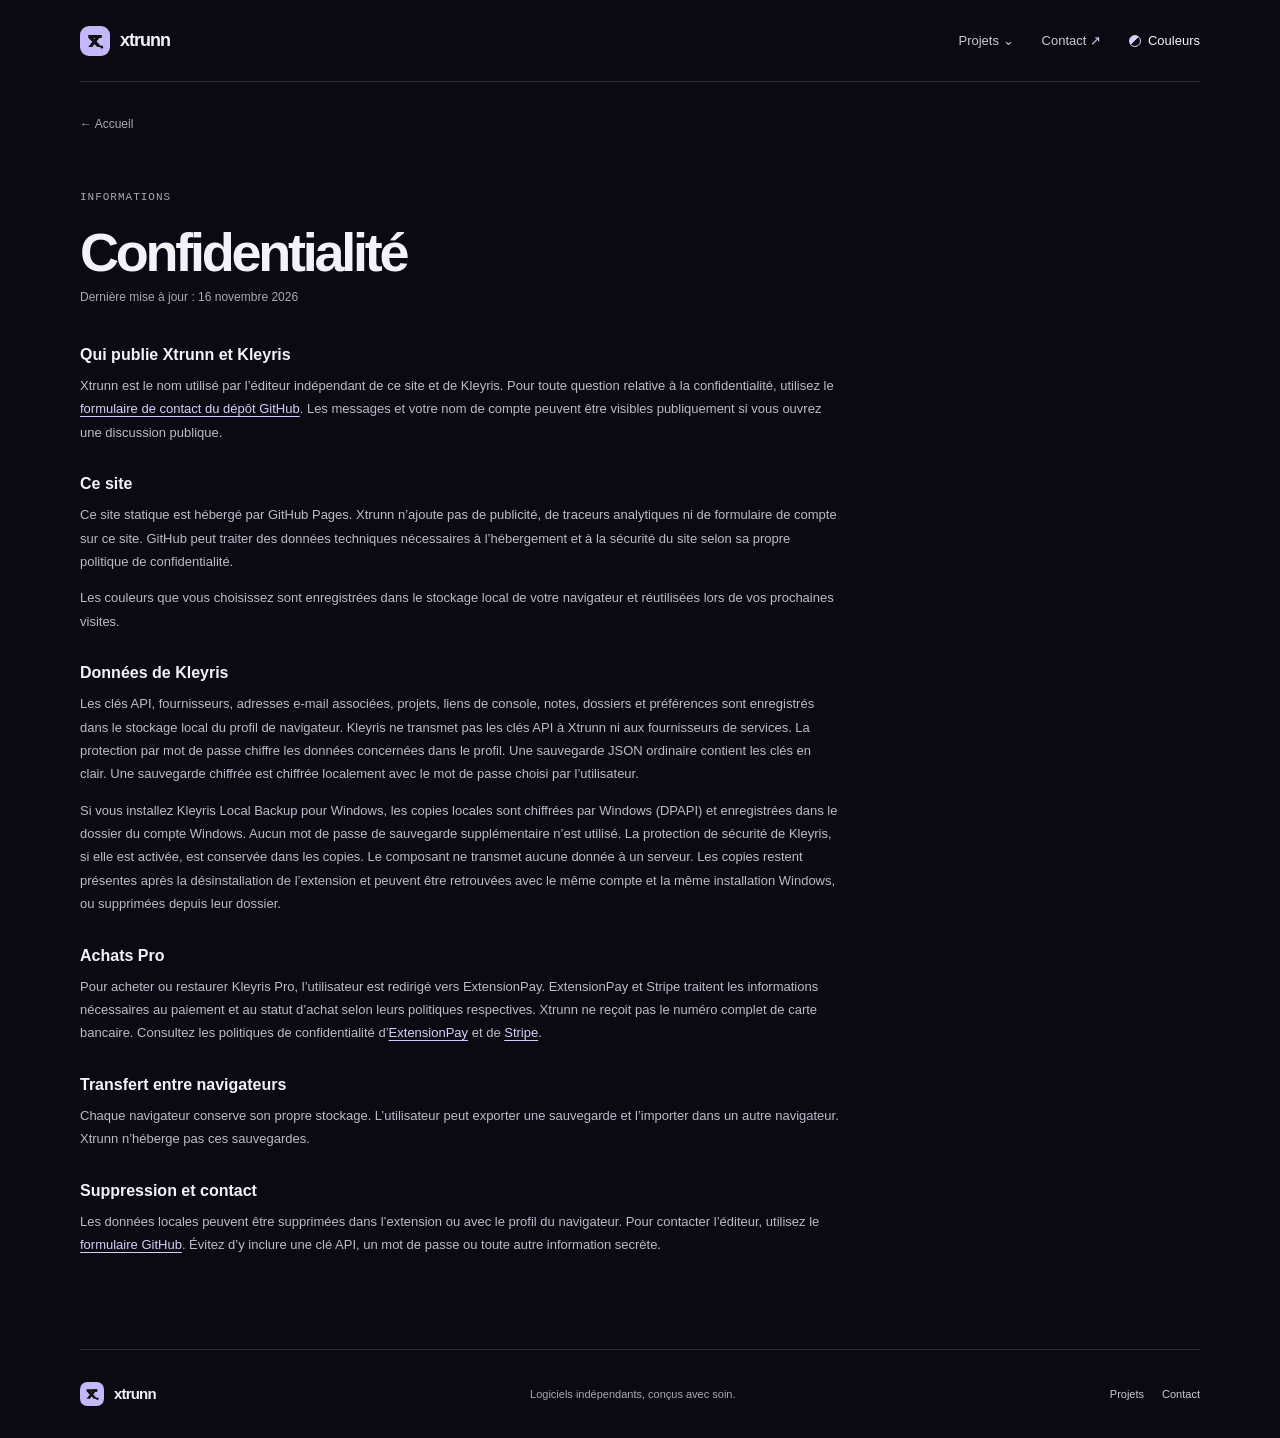
==== commit f8d398f8: "Provide Kleyris Windows backup installer" ====
--- a/privacy.html
+++ b/privacy.html
@@ -34,7 +34,8 @@
       <p>Ce site statique est hébergé par GitHub Pages. Xtrunn n’ajoute pas de publicité, de traceurs analytiques ni de formulaire de compte sur ce site. GitHub peut traiter des données techniques nécessaires à l’hébergement et à la sécurité du site selon sa propre politique de confidentialité.</p>
       <p>Les couleurs que vous choisissez sont enregistrées dans le stockage local de votre navigateur et réutilisées lors de vos prochaines visites.</p>
       <h2>Données de Kleyris</h2>
-      <p>Les clés API, fournisseurs, adresses e-mail associées, projets, liens de console, notes, dossiers et préférences sont enregistrés dans le stockage local du profil de navigateur. Kleyris ne transmet pas les clés API à Xtrunn ni aux fournisseurs d’IA. La protection par mot de passe chiffre les données concernées dans le profil. Une sauvegarde JSON ordinaire contient les clés en clair. Une sauvegarde chiffrée est chiffrée localement avec le mot de passe choisi par l’utilisateur.</p>
+      <p>Les clés API, fournisseurs, adresses e-mail associées, projets, liens de console, notes, dossiers et préférences sont enregistrés dans le stockage local du profil de navigateur. Kleyris ne transmet pas les clés API à Xtrunn ni aux fournisseurs de services. La protection par mot de passe chiffre les données concernées dans le profil. Une sauvegarde JSON ordinaire contient les clés en clair. Une sauvegarde chiffrée est chiffrée localement avec le mot de passe choisi par l’utilisateur.</p>
+      <p>Si vous installez Kleyris Local Backup pour Windows, les copies locales sont chiffrées par Windows (DPAPI) et enregistrées dans le dossier du compte Windows. Aucun mot de passe de sauvegarde supplémentaire n’est utilisé. La protection de sécurité de Kleyris, si elle est activée, est conservée dans les copies. Le composant ne transmet aucune donnée à un serveur. Les copies restent présentes après la désinstallation de l’extension et peuvent être retrouvées avec le même compte et la même installation Windows, ou supprimées depuis leur dossier.</p>
       <h2>Achats Pro</h2>
       <p>Pour acheter ou restaurer Kleyris Pro, l’utilisateur est redirigé vers ExtensionPay. ExtensionPay et Stripe traitent les informations nécessaires au paiement et au statut d’achat selon leurs politiques respectives. Xtrunn ne reçoit pas le numéro complet de carte bancaire. Consultez les politiques de confidentialité d’<a href="https://extensionpay.com/">ExtensionPay</a> et de <a href="https://stripe.com/privacy">Stripe</a>.</p>
       <h2>Transfert entre navigateurs</h2>
